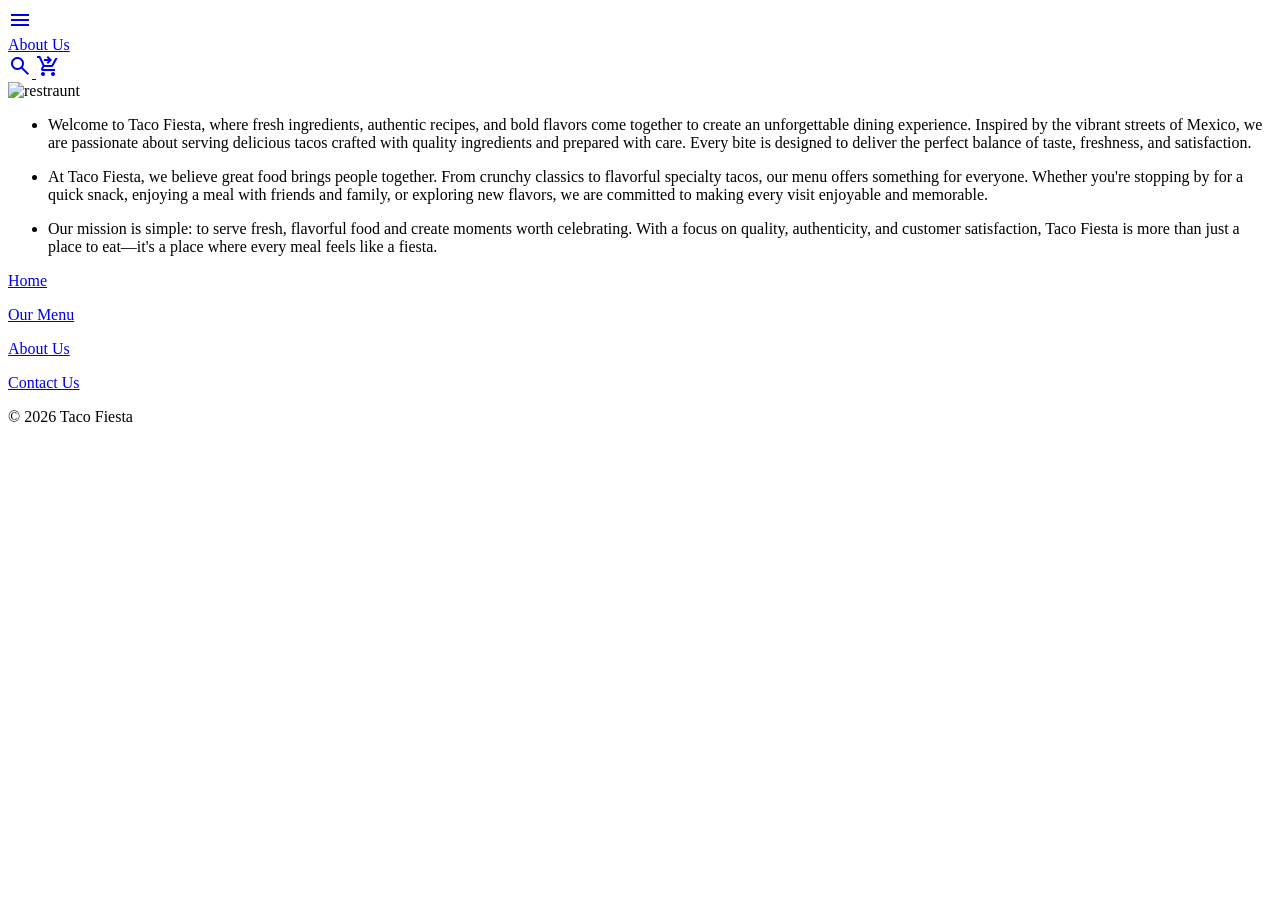
==== about.html @ dedf7aa9 "About Taco Fiesta Restraunt" ====
<!doctype html>
<html lang="en">
  <head>
    <meta charset="UTF-8" />
    <meta name="viewport" content="width=device-width, initial-scale=1.0" />
    <title>About Us</title>
    <link rel="icon" href="favicon.ico" type="image/x-icon">
    <link rel="stylesheet" href="https://fonts.googleapis.com/css2?family=Material+Symbols+Outlined:opsz,wght,FILL,GRAD@24,400,0,0"/>
    <link rel="stylesheet" href="/css/style.css">
    
  </head>
  <body>
    <header>
      <nav class="navbar">
    <div class="navdiv">
       <a href="#menu">
        <span class="material-symbols-outlined menu-symbol">menu</span>
        </a>
     <div class="title"><a href="About.html">About Us</a></div>
     
     <div class="symbols">
    <a href="#search">
     <span class="material-symbols-outlined search-symbol">search</span>
     </a>
    <a href="#cart">
      <span class="material-symbols-outlined cart-symbol">shopping_cart_checkout</span>
      </a> 
     </div>
      </div>
         </nav>
    </header>
    <main class="TacoFiesta">
      <section class="About-Us">
        <div class="Image">
          <img
            src="/imgs/about-us.png"
            alt="restraunt"
          />
        </div>
        <div class="Content">
         <ul>
         <li class="Desc"> <p>
            Welcome to Taco Fiesta, where fresh ingredients, authentic recipes,
            and bold flavors come together to create an unforgettable dining
            experience. Inspired by the vibrant streets of Mexico, we are
            passionate about serving delicious tacos crafted with quality
            ingredients and prepared with care. Every bite is designed to
            deliver the perfect balance of taste, freshness, and satisfaction.
          </p></li>

          <li class="Desc"> <p>
            At Taco Fiesta, we believe great food brings people together. From
            crunchy classics to flavorful specialty tacos, our menu offers
            something for everyone. Whether you're stopping by for a quick
            snack, enjoying a meal with friends and family, or exploring new
            flavors, we are committed to making every visit enjoyable and
            memorable.
          </p></li>

         <li class="Desc"> <p>
            Our mission is simple: to serve fresh, flavorful food and create
            moments worth celebrating. With a focus on quality, authenticity,
            and customer satisfaction, Taco Fiesta is more than just a place to
            eat—it's a place where every meal feels like a fiesta.
          </p></li>
          </ul> 
        </div>
      </section>
    </main>
     <footer>
      <p> <a href="index.html">Home</a></p>
      <p> <a href="products.html">Our Menu</a></p>
      <p> <a href="About.html">About Us</a></p>
      <p> <a href="contact.html">Contact Us</a></p>
      <p>&copy; 2026 Taco Fiesta</p>
</footer>
  </body>
</html>
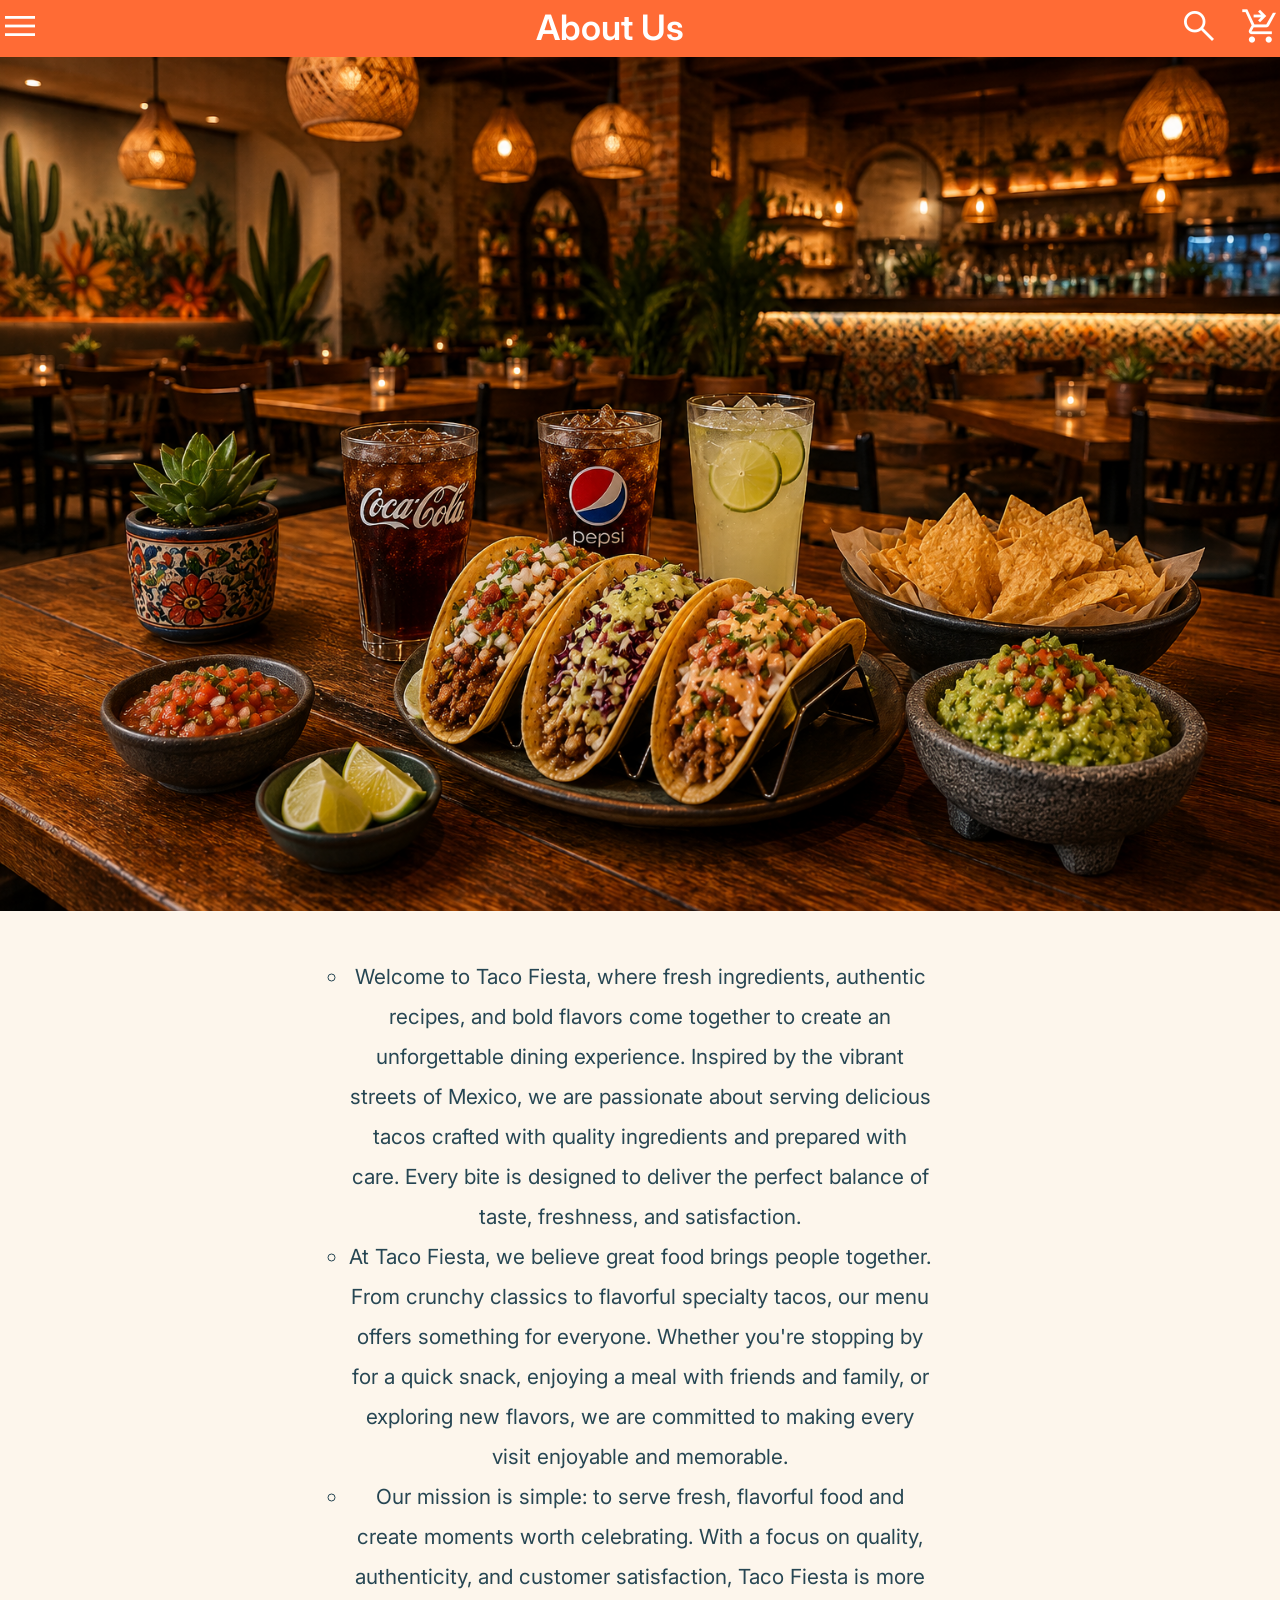
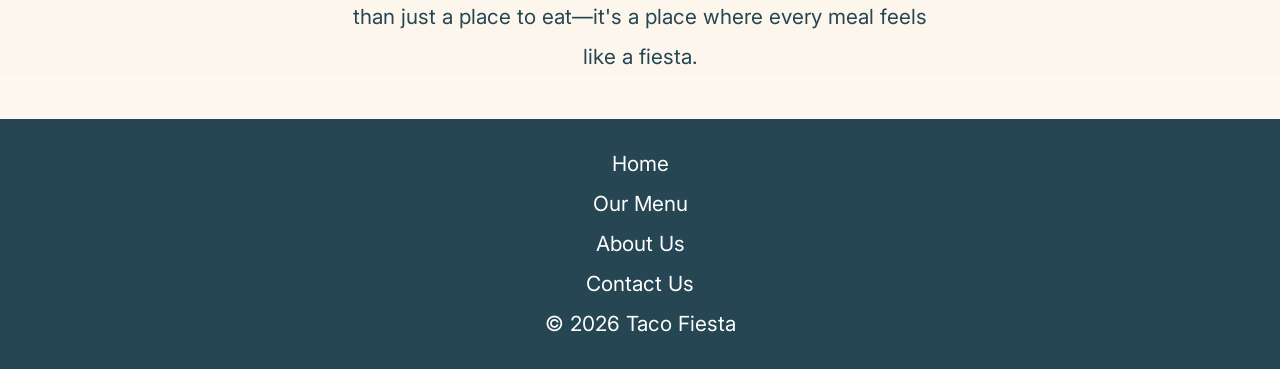
==== commit 7e89f205: "About Taco Fiesta Restraunt" ====
--- a/about.html
+++ b/about.html
@@ -16,7 +16,7 @@
        <a href="#menu">
         <span class="material-symbols-outlined menu-symbol">menu</span>
         </a>
-     <div class="title"><a href="About.html">About Us</a></div>
+     <div class="title"><a href="about.html">About Us</a></div>
      
      <div class="symbols">
     <a href="#search">
@@ -70,7 +70,7 @@
      <footer>
       <p> <a href="index.html">Home</a></p>
       <p> <a href="products.html">Our Menu</a></p>
-      <p> <a href="About.html">About Us</a></p>
+      <p> <a href="about.html">About Us</a></p>
       <p> <a href="contact.html">Contact Us</a></p>
       <p>&copy; 2026 Taco Fiesta</p>
 </footer>
--- a/css/style.css
+++ b/css/style.css
@@ -0,0 +1,448 @@
+@import url("https://fonts.googleapis.com/css2?family=Inter:ital,opsz,wght@0,14..32,100..900;1,14..32,100..900&family=Nunito:ital,wght@0,200..1000;1,200..1000&display=swap");
+* {
+  margin: 0;
+  padding: 0;
+  box-sizing: border-box;
+}
+:root {
+  --PRIMARY-COLOR: #ff6b35;
+  --SECONDARY-COLOR: #ffd166;
+  --ACCENT-COLOR: #06d6a0;
+  --BACKGROUND-COLOR: #fff8f0;
+  --TEXT-COLOR: #264653;
+  --LIGHT-TEXT-COLOR: #ffffff;
+  --BTN-FONT-SIZE: 16px;
+  --BTN-BORDER-RADIUS: 10px;
+  --FOOTER-BACKGROUND-COLOR: #264653;
+  --CARD-BACKGROUND-COLOR: #fffdf9;
+  --CARD-BORDER-COLOR: #ffd166;
+  --CARD-IMG-BACKGROUND-COLOR:#fff3e0;
+}
+/* Navigation */
+.navbar {
+  background-color: var(--PRIMARY-COLOR);
+  width: 100%;
+  transition: all 0.3s ease;
+}
+.navbar a:hover,
+.navbar .material-symbols-outlined:hover {
+  color: #ffd166;
+}
+.navdiv {
+  display: flex;
+  justify-content: space-between;
+  padding: 0.3em 0;
+}
+.symbols {
+  display: flex;
+  justify-content: flex-end;
+  flex-flow: row nowrap;
+  align-items: center;
+  gap: 1rem;
+}
+
+.logo a,
+.title a {
+  font-size: 35px;
+  font-weight: 600;
+  color: var(--LIGHT-TEXT-COLOR);
+}
+.menu-symbol,
+.search-symbol,
+.cart-symbol {
+  font-size: 40px;
+  color: var(--LIGHT-TEXT-COLOR);
+}
+/* ====== Typography ====== */
+h1 {
+  font-size: 3.75rem;
+}
+h2 {
+  font-size: 2rem;
+  margin-bottom: 0.3em;
+}
+h3 {
+  font-size: 1.4rem;
+  margin-bottom: 0.5em;
+}
+li {
+  list-style-type: none;
+}
+a {
+  text-decoration: none;
+}
+.About {
+  text-align: center;
+}
+/* ======= Layout ======= */
+html {
+  font-size: 1.3rem;
+  background-color: var(--BACKGROUND-COLOR);
+  color: var(--TEXT-COLOR);
+  font-family: "Inter", sans-serif;
+  scroll-behavior: smooth;
+}
+body {
+  margin: 0 auto;
+}
+header {
+  top: 0;
+}
+main {
+  background-color: #fdf6ec;
+}
+.hero {
+  background-image: url("/imgs/HeroSection.png");
+  background-size: cover;
+  background-position: center;
+  background-repeat: no-repeat;
+  width: 100%;
+  height: 600px;
+  filter: brightness(80%) saturate(100%) contrast(110%);
+  display: flex;
+  flex-direction: column;
+  justify-content: flex-end;
+  align-items: flex-start;
+  padding-bottom: 0.5em;
+  padding-left: 3em;
+  margin-bottom: 1em;
+}
+.About ul {
+  line-height: 2.5rem;
+}
+.info {
+  margin: 1em 0;
+}
+.products {
+  text-align: center;
+  margin: 1em 0;
+}
+.our_menu {
+  display: flex;
+  overflow: hidden;
+}
+.group {
+  display: flex;
+  flex-shrink: 0;
+  animation: spin 5s infinite linear;
+  margin-bottom: 1em;
+}
+@keyframes spin {
+  from {
+    transform: translateX(0);
+  }
+  to {
+    transform: translateX(-100%);
+  }
+}
+.items {
+  flex: 0 0 200px;
+  border-radius: 20px;
+  text-align: center;
+}
+figure {
+  margin: 0;
+}
+.items img {
+  border-radius: 20px;
+  background-color: #fff3e0;
+  width: 100%;
+  height: 200px;
+  object-fit: contain;
+}
+.items figcaption {
+  font-weight: bold;
+  font-size: 1rem;
+  margin-top: 8px;
+}
+.TacoFiesta {
+  padding: 0;
+  margin: 0;
+}
+.Image img {
+  width: 100%;
+  height: auto;
+}
+.Content {
+  margin: 2em;
+  color: var(--TEXT-COLOR);
+  line-height: 40px;
+}
+.Desc {
+  list-style-type: circle;
+  max-width: 45ch;
+  text-align: center;
+  margin: 0 auto;
+}
+.description {
+  font-size: 1.125rem;
+}
+.OurMenu {
+  text-align: center;
+  margin: 1em 0;
+}
+.grid {
+  margin: 1em;
+  gap: 1rem;
+  display: flex;
+  flex-wrap: wrap;
+  justify-content: center;
+}
+.card {
+  margin: 0;
+  width: min(100%, 280px);
+  min-height: 350px;
+  background-color: var(--CARD-BACKGROUND-COLOR);
+  border: 2px solid var(--CARD-BORDER-COLOR);
+  border-radius: 20px;
+  transition: all 0.3s ease;
+  scroll-margin-top: 8rem;
+}
+.card:hover {
+  transform: translateY(-0.2rem) scaleY(1.02);
+  box-shadow:
+    0 4px 12px rgba(0, 0, 0, 0.08),
+    0 8px 20px rgba(255, 107, 53, 0.12);
+  border-color: #f4b942;
+}
+.card:hover figcaption {
+  color: var(--PRIMARY-COLOR);
+  transform: scale(1.05);
+}
+.card:hover .btn-primary {
+  background-color: #e85a24;
+  transform: translateY(-0.2rem) scaleY(1.02);
+}
+.card:hover .cost {
+  color: #c1121f;
+  transform: scale(1.05);
+}
+.card:hover .desc {
+  transform: scale(1.03);
+}
+.card:hover img {
+  transform: scale(1.05);
+  background-color: #ffe4b5;
+}
+.card figure {
+  margin: 0;
+  overflow: hidden;
+}
+.card img {
+  margin: 0.5em;
+  border-radius: 20px;
+  background-color: var(--CARD-IMG-BACKGROUND-COLOR);
+  width: 90%;
+  height: 200px;
+  object-fit: contain;
+  transition: all 0.3s ease;
+}
+.card figcaption {
+  margin: 0.3em;
+  font-weight: bold;
+  font-size: 1rem;
+  transition: all 0.3s ease;
+}
+.card .desc {
+  margin: 0.2em;
+  font-size: large;
+  line-height: 35px;
+  transition: all 0.3s ease;
+}
+.card .cost {
+  font-weight: bold;
+  transition: all 0.3s ease;
+}
+.contact-us {
+  display: flex;
+  flex-direction: column;
+  justify-content: center;
+  align-items: center;
+  margin: 2em;
+}
+.form {
+  padding: 1em;
+  width: min(100%, 500px);
+  height: 650px;
+  background-color: var(--LIGHT-TEXT-COLOR);
+  border-radius: 12px;
+  transform: translateY(30px);
+  opacity: 0;
+  animation: slideUp 0.8s ease forwards;
+}
+@keyframes slideUp {
+  to {
+    transform: translateY(0);
+    opacity: 1;
+  }
+}
+.form:hover {
+  transform: translateY(-3px);
+  box-shadow: 0 12px 28px rgba(0, 0, 0, 0.18);
+}
+.form:hover legend {
+  color: var(--PRIMARY-COLOR);
+}
+.details {
+  display: flex;
+  flex-direction: column;
+  justify-content: center;
+  margin: 1em 0.5em;
+}
+.input {
+  margin: 1em 0;
+  width: 100%;
+}
+.result {
+  display: flex;
+  justify-content: center;
+  gap: 20px;
+  margin-top: 0.6em;
+}
+legend {
+  padding: 0.5em;
+}
+/* buttons */
+
+.btn {
+  margin: 0.5rem;
+  padding: 0.5rem;
+  font-size: 1.4rem;
+  font-weight: bolder;
+  border-radius: 50px;
+  background-color: var(--PRIMARY-COLOR);
+  color: var(--LIGHT-TEXT-COLOR);
+  transition: all 0.3s ease;
+  display: inline-flex;
+  align-items: center;
+  justify-content: center;
+}
+.btn:hover {
+  background-color: #e85a24;
+  transform: translateY(-0.2rem) scaleY(1.02);
+}
+.btn-primary {
+  margin: 0.5em 0;
+  padding: 0.7em;
+  border-radius: var(--BTN-BORDER-RADIUS);
+  background-color: var(--PRIMARY-COLOR);
+  color: var(--LIGHT-TEXT-COLOR);
+  font-size: var(--BTN-FONT-SIZE);
+  transition: all 0.3s ease;
+  display: inline-flex;
+  align-items: center;
+  justify-content: center;
+}
+.btn-primary:hover {
+  background-color: #e85a24;
+  transform: translateY(-0.2rem) scaleY(1.02);
+}
+.btn-secondary {
+  margin: 0.5em 0;
+  padding: 0.7em;
+  border-radius: var(--BTN-BORDER-RADIUS);
+  background-color: var(--SECONDARY-COLOR);
+  color: var(--TEXT-COLOR);
+  font-size: var(--BTN-FONT-SIZE);
+  transition: all 0.3s ease;
+  display: inline-flex;
+  align-items: center;
+  justify-content: center;
+}
+.btn-secondary:hover {
+  background-color: #f4b942;
+  transform: translateY(-0.2rem) scaleY(1.02);
+}
+footer {
+  bottom: 0;
+  padding: 1.2em 0;
+  line-height: 40px;
+  background-color: var(--FOOTER-BACKGROUND-COLOR);
+  color: var(--LIGHT-TEXT-COLOR);
+  display: flex;
+  flex-direction: column;
+  align-items: center;
+}
+footer a {
+  color: var(--LIGHT-TEXT-COLOR);
+}
+footer a:hover {
+  color: #ffd166;
+  text-decoration: underline;
+}
+@media screen and (max-width: 480px) {
+  html {
+    font-size: 1rem;
+  }
+  .logo a,
+  .title a {
+    font-size: 1.5rem;
+  }
+  .menu-symbol,
+  .search-symbol,
+  .cart-symbol {
+    font-size: 30px;
+  }
+  .hero {
+    background-size: cover;
+    width: 100%;
+    height: 220px;
+    padding-left: 0;
+  }
+  .btn {
+    font-size: 0.85rem;
+  }
+  h1 {
+    font-size: 2rem;
+  }
+  h2 {
+    font-size: 1.6rem;
+  }
+  h3 {
+    font-size: 1.3rem;
+  }
+  .About ul {
+    line-height: 2rem;
+  }
+  .items img {
+    width: 100%;
+    height: 160px;
+    object-fit: contain;
+  }
+  .card {
+    border: 2px solid #f4b942;
+    width: min(100%, 250px);
+  }
+  .card figcaption {
+    color: var(--PRIMARY-COLOR);
+  }
+  .card .cost {
+    color: #c1121f;
+  }
+  .card img {
+    background-color: #ffe4b5;
+  }
+  .Content {
+    line-height: 35px;
+  }
+  .form {
+    width: min(100%, 400px);
+    height: 560px;
+    box-shadow: 0 12px 28px rgba(0, 0, 0, 0.18);
+  }
+  .input {
+    width: 100%;
+  }
+  legend {
+    color: var(--PRIMARY-COLOR);
+  }
+  footer {
+    padding: 1.2em;
+    font-size: 0.9rem;
+    line-height: 30px;
+    text-align: center;
+  }
+  footer a {
+    text-decoration: underline;
+  }
+}
